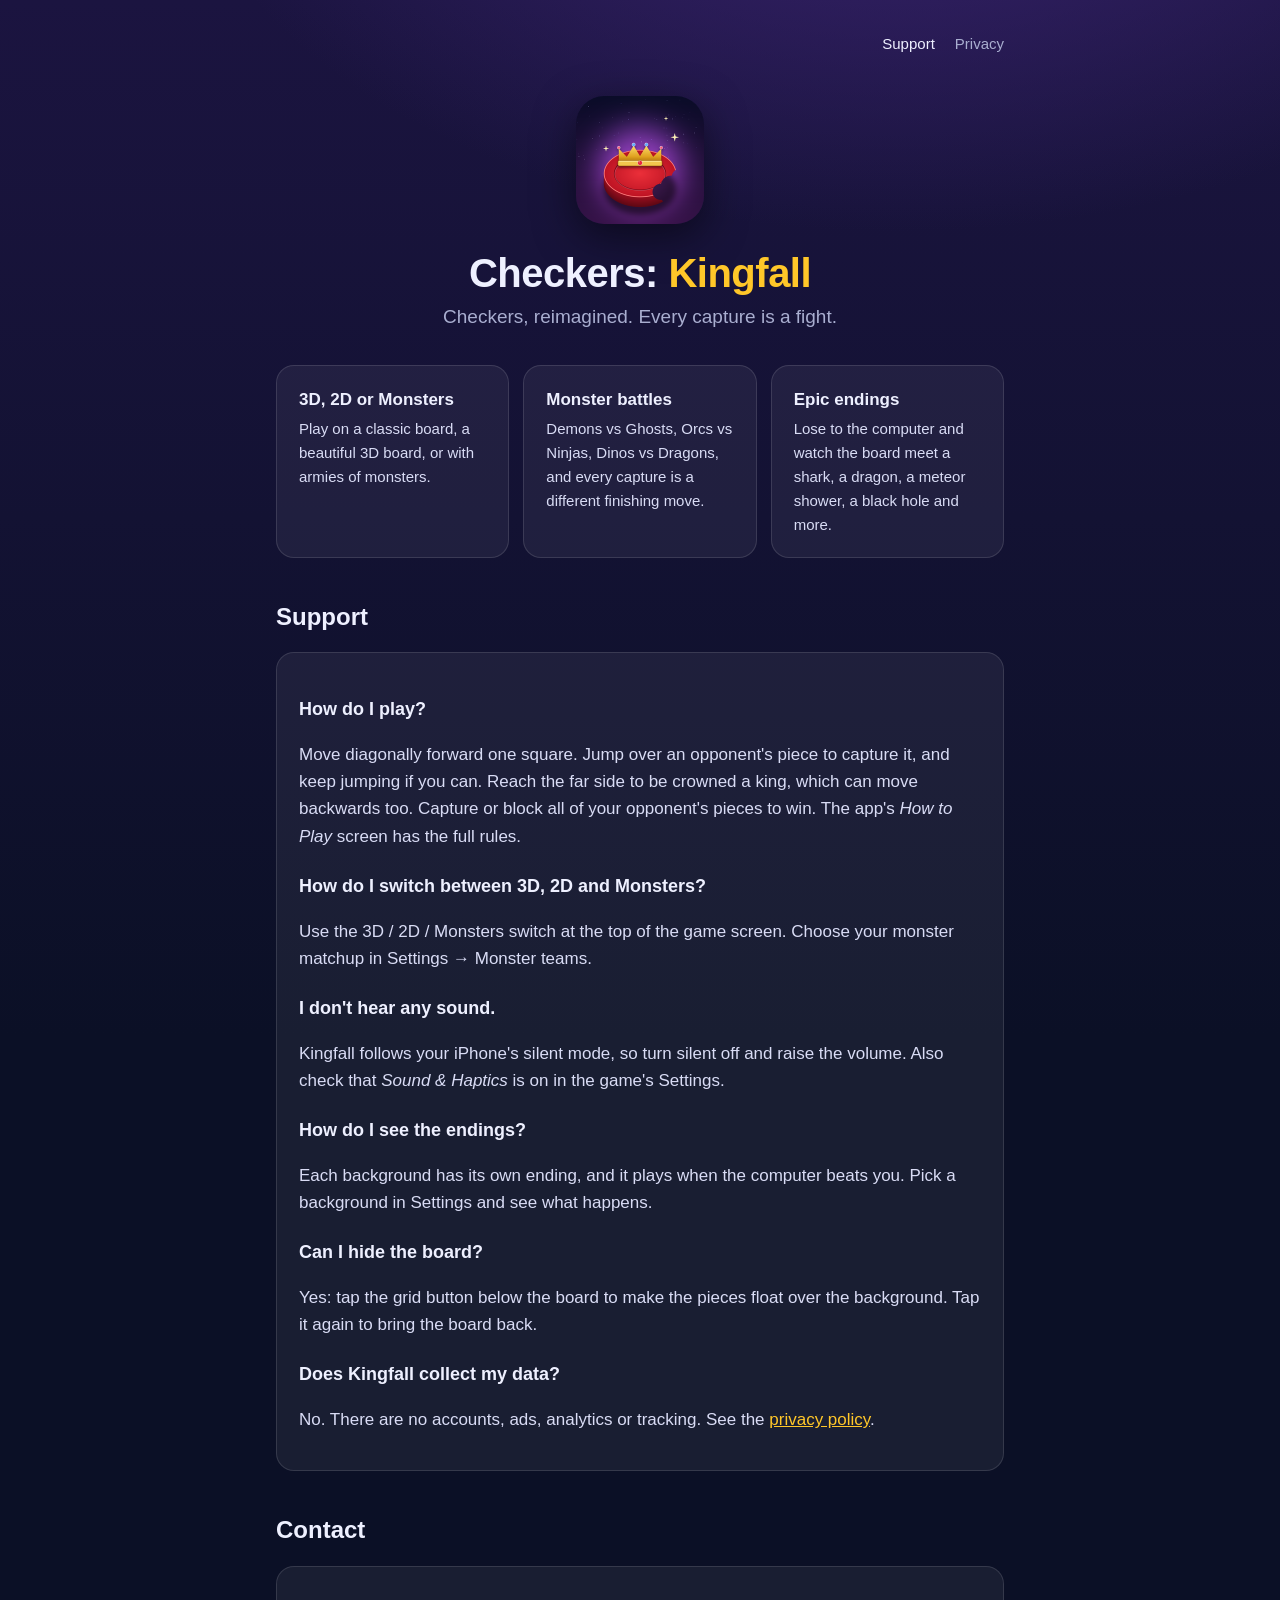
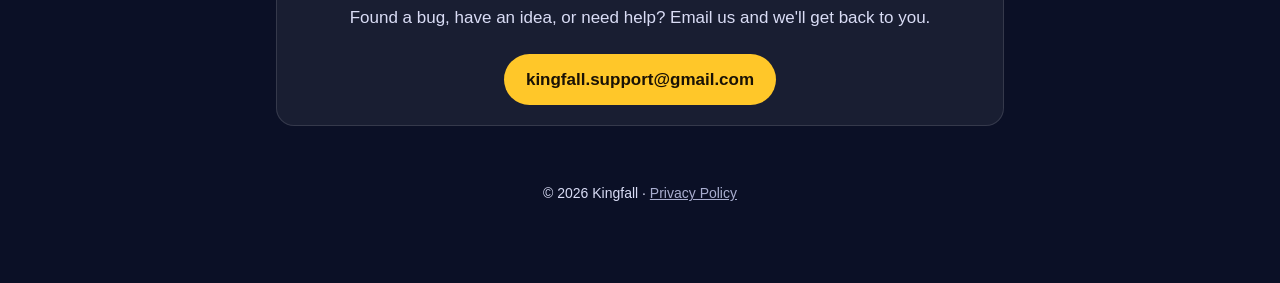
==== index.html @ f5383d21 "Support and privacy pages" ====
<!doctype html>
<html lang="en">
<head>
  <meta charset="utf-8">
  <meta name="viewport" content="width=device-width, initial-scale=1">
  <title>Kingfall: Monster Checkers</title>
  <meta name="description" content="Kingfall is checkers reimagined: 3D boards, monster armies that fight for every capture, and spectacular themed endings. Support and contact.">
  <link rel="icon" href="icon.png">
  <link rel="apple-touch-icon" href="icon.png">
  <link rel="stylesheet" href="style.css">
</head>
<body>
  <div class="wrap">
    <nav><a href="./" aria-current="page">Support</a><a href="privacy.html">Privacy</a></nav>

    <header>
      <img src="icon.png" alt="Kingfall app icon">
      <h1>Checkers: <span>Kingfall</span></h1>
      <p class="tag">Checkers, reimagined. Every capture is a fight.</p>
    </header>

    <div class="features">
      <div class="card"><b>3D, 2D or Monsters</b><p>Play on a classic board, a beautiful 3D board, or with armies of monsters.</p></div>
      <div class="card"><b>Monster battles</b><p>Demons vs Ghosts, Orcs vs Ninjas, Dinos vs Dragons, and every capture is a different finishing move.</p></div>
      <div class="card"><b>Epic endings</b><p>Lose to the computer and watch the board meet a shark, a dragon, a meteor shower, a black hole and more.</p></div>
    </div>

    <h2>Support</h2>
    <div class="card">
      <h3>How do I play?</h3>
      <p>Move diagonally forward one square. Jump over an opponent's piece to capture it, and keep jumping if you can. Reach the far side to be crowned a king, which can move backwards too. Capture or block all of your opponent's pieces to win. The app's <em>How to Play</em> screen has the full rules.</p>

      <h3>How do I switch between 3D, 2D and Monsters?</h3>
      <p>Use the 3D / 2D / Monsters switch at the top of the game screen. Choose your monster matchup in Settings → Monster teams.</p>

      <h3>I don't hear any sound.</h3>
      <p>Kingfall follows your iPhone's silent mode, so turn silent off and raise the volume. Also check that <em>Sound &amp; Haptics</em> is on in the game's Settings.</p>

      <h3>How do I see the endings?</h3>
      <p>Each background has its own ending, and it plays when the computer beats you. Pick a background in Settings and see what happens.</p>

      <h3>Can I hide the board?</h3>
      <p>Yes: tap the grid button below the board to make the pieces float over the background. Tap it again to bring the board back.</p>

      <h3>Does Kingfall collect my data?</h3>
      <p>No. There are no accounts, ads, analytics or tracking. See the <a href="privacy.html">privacy policy</a>.</p>
    </div>

    <h2>Contact</h2>
    <div class="card contact">
      <p>Found a bug, have an idea, or need help? Email us and we'll get back to you.</p>
      <a class="button" href="mailto:kingfall.support@gmail.com?subject=Kingfall%20support">kingfall.support@gmail.com</a>
    </div>

    <footer>
      <p>© 2026 Kingfall · <a href="privacy.html">Privacy Policy</a></p>
    </footer>
  </div>
</body>
</html>
---- style.css ----
:root {
  --bg: #0b1026;
  --bg2: #1b1440;
  --card: rgba(255, 255, 255, 0.06);
  --line: rgba(255, 255, 255, 0.12);
  --text: #eef0ff;
  --muted: #a9aed0;
  --gold: #ffc729;
}
* { box-sizing: border-box; }
html { -webkit-text-size-adjust: 100%; }
body {
  margin: 0;
  color: var(--text);
  background: radial-gradient(1200px 700px at 70% -10%, #3a2470 0%, transparent 60%),
              linear-gradient(180deg, var(--bg2) 0%, var(--bg) 55%);
  background-color: var(--bg);
  min-height: 100vh;
  font: 17px/1.6 -apple-system, BlinkMacSystemFont, "SF Pro Text", "Segoe UI", Roboto, Helvetica, Arial, sans-serif;
}
.wrap { max-width: 760px; margin: 0 auto; padding: 32px 16px 64px; }
nav { display: flex; gap: 20px; justify-content: flex-end; font-size: 15px; }
nav a { color: var(--muted); text-decoration: none; }
nav a:hover, nav a[aria-current] { color: var(--text); }
header { text-align: center; padding: 40px 0 24px; }
header img { width: 128px; height: 128px; border-radius: 28px; box-shadow: 0 12px 40px rgba(0,0,0,.5); }
h1 { font-size: 40px; line-height: 1.15; margin: 18px 0 6px; letter-spacing: -0.5px; }
h1 span { color: var(--gold); }
.tag { color: var(--muted); font-size: 19px; margin: 0; }
h2 { font-size: 24px; margin: 40px 0 12px; }
h3 { font-size: 18px; margin: 22px 0 4px; }
p, li { color: #d9dcf5; }
a { color: var(--gold); }
.card { background: var(--card); border: 1px solid var(--line); border-radius: 18px; padding: 20px 22px; margin: 16px 0; }
.features { display: grid; grid-template-columns: repeat(auto-fit, minmax(200px, 1fr)); gap: 14px; margin-top: 8px; }
.features .card { margin: 0; }
.features b { display: block; color: var(--text); margin-bottom: 4px; }
.features p { margin: 0; font-size: 15px; }
.contact { text-align: center; }
.contact a.button {
  display: inline-block; margin-top: 6px; padding: 12px 22px; border-radius: 999px;
  background: var(--gold); color: #1a1205; font-weight: 600; text-decoration: none;
}
footer { margin-top: 56px; text-align: center; color: var(--muted); font-size: 14px; }
footer a { color: var(--muted); }
@media (max-width: 480px) { h1 { font-size: 32px; } header { padding-top: 24px; } }
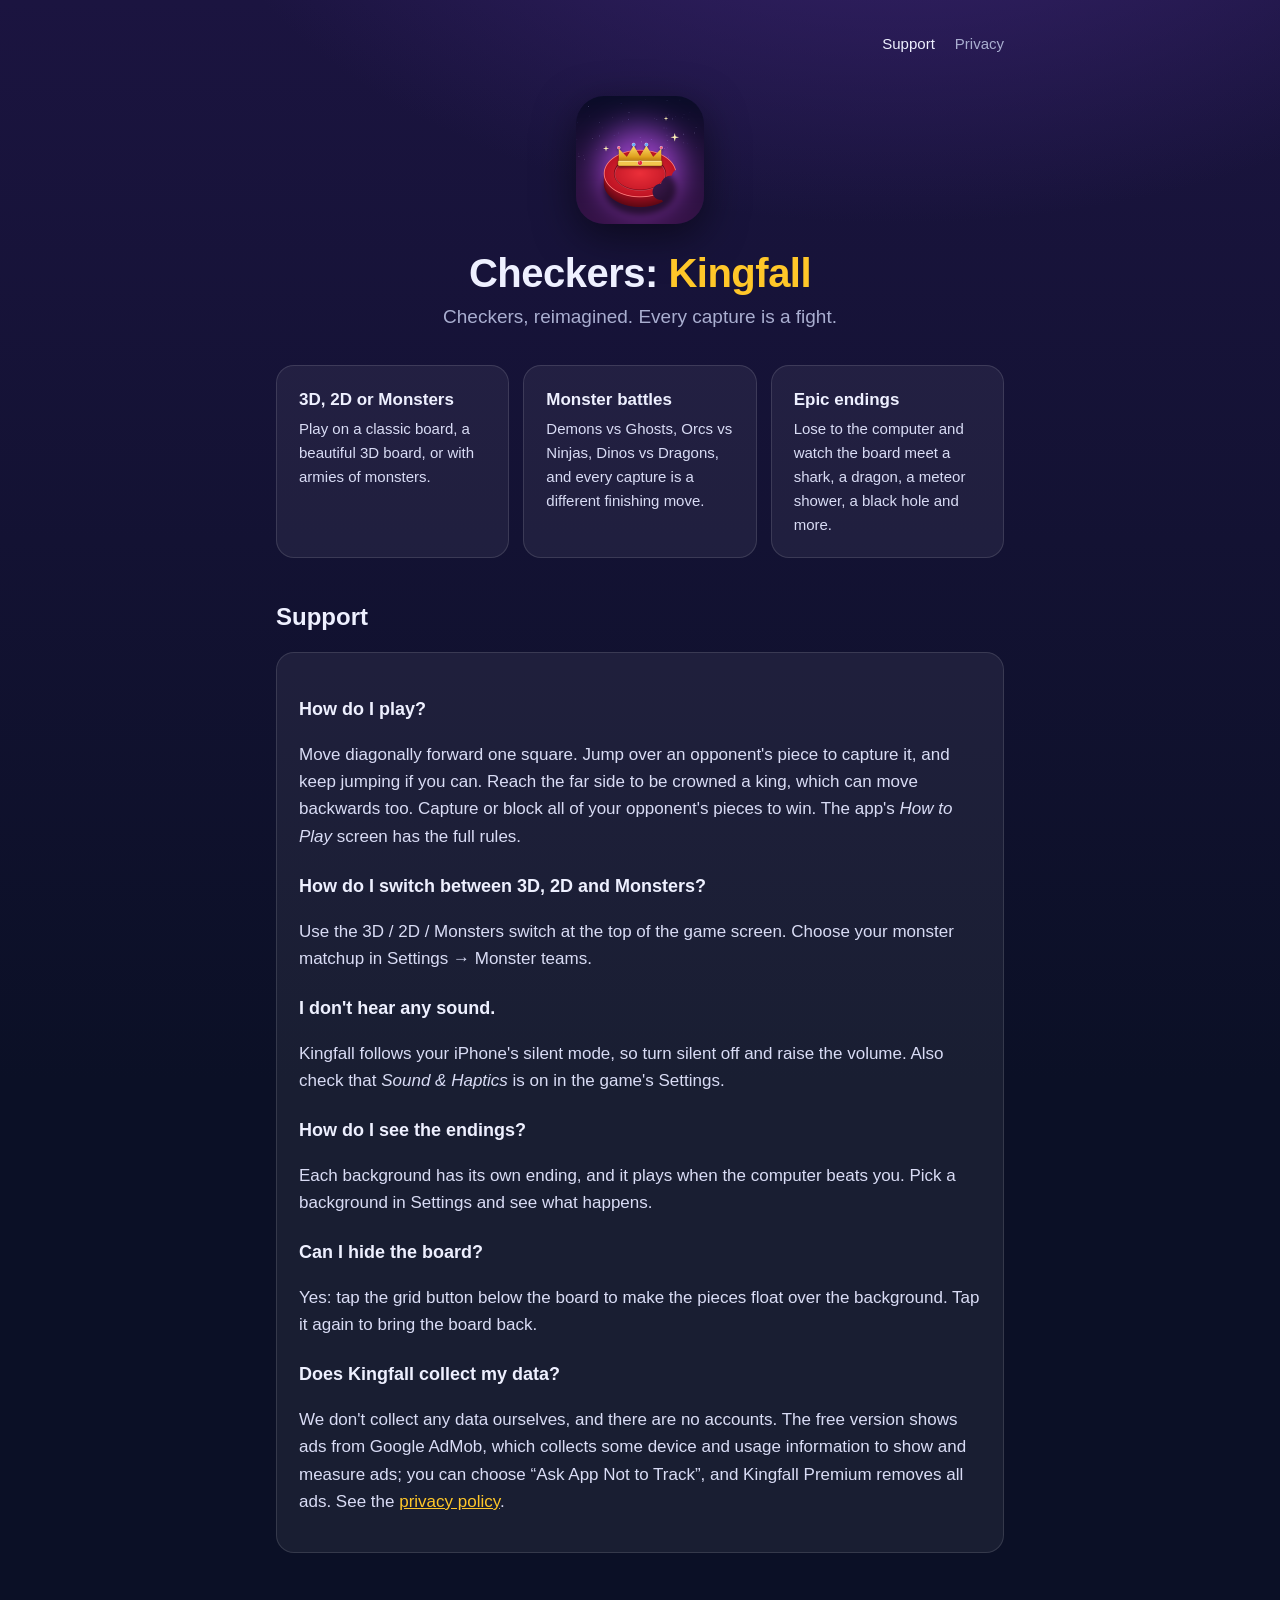
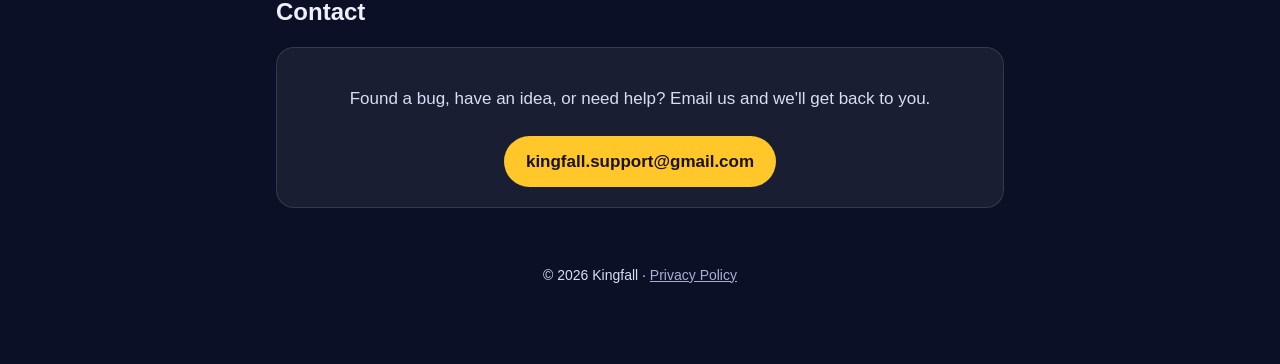
==== commit 0fb43479: "Support FAQ: mention AdMob ads" ====
--- a/index.html
+++ b/index.html
@@ -43,7 +43,7 @@
       <p>Yes: tap the grid button below the board to make the pieces float over the background. Tap it again to bring the board back.</p>
 
       <h3>Does Kingfall collect my data?</h3>
-      <p>No. There are no accounts, ads, analytics or tracking. See the <a href="privacy.html">privacy policy</a>.</p>
+      <p>We don't collect any data ourselves, and there are no accounts. The free version shows ads from Google AdMob, which collects some device and usage information to show and measure ads; you can choose &ldquo;Ask App Not to Track&rdquo;, and Kingfall Premium removes all ads. See the <a href="privacy.html">privacy policy</a>.</p>
     </div>
 
     <h2>Contact</h2>
